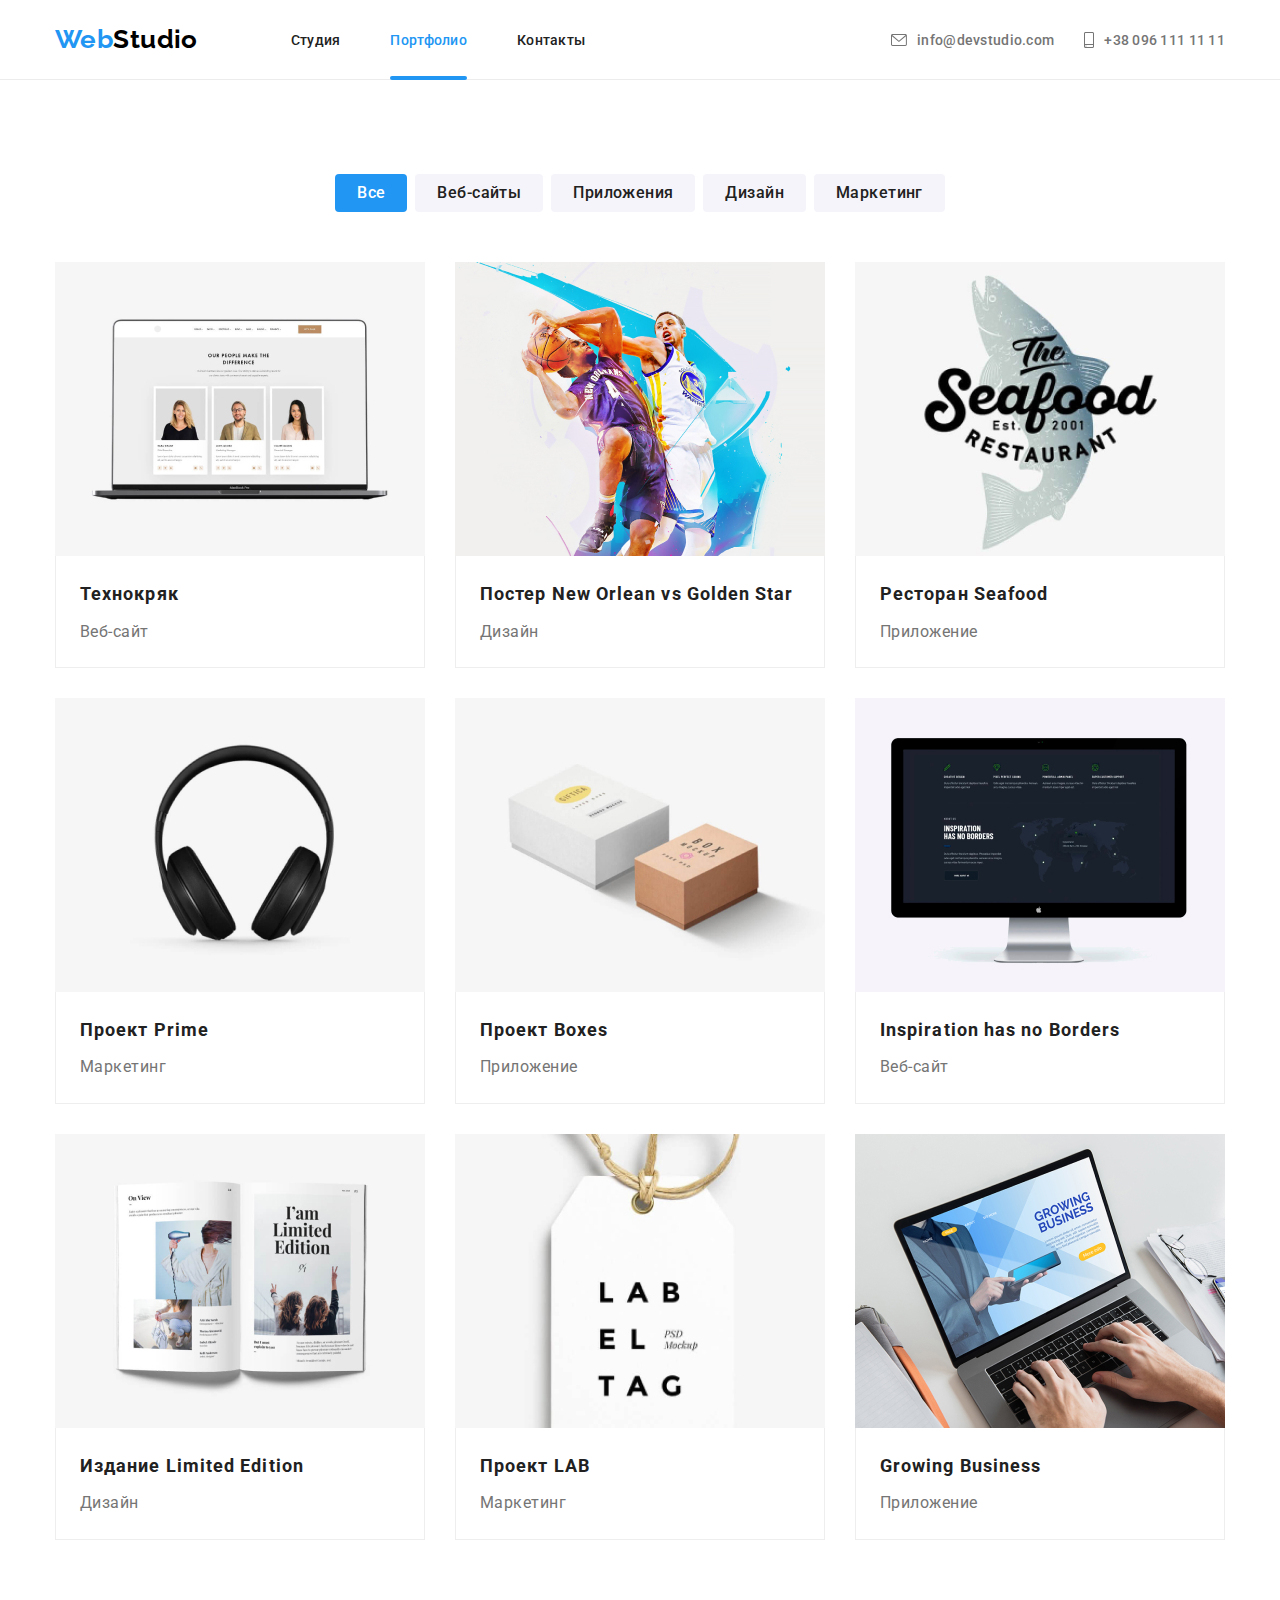
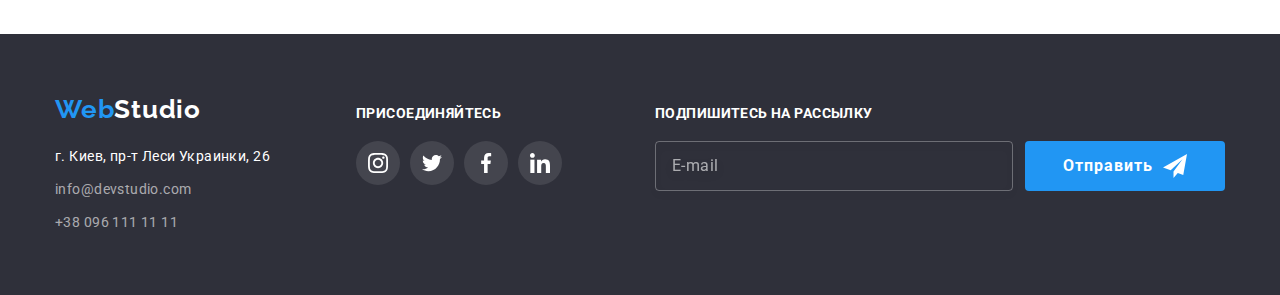
==== portfolio.html @ 0149a763 "ДЗ№7" ====
<!DOCTYPE html>
<html lang="ru">
   <head>
      <meta charset="UTF-8" />
      <meta http-equiv="X-UA-Compatible" content="IE=edge" />
      <meta name="viewport" content="width=device-width, initial-scale=1.0" />
      <title>portfolio</title>
      <link rel="stylesheet" href="css/modern-normalize.css" />
      <link rel="preconnect" href="https://fonts.gstatic.com" />
      <link
         href="https://fonts.googleapis.com/css2?family=Raleway:wght@700&family=Roboto:wght@400;500;700;900&display=swap"
         rel="stylesheet"
      />

      <link rel="stylesheet" href="css/style.css" />
   </head>
   <body>
      <!--HEADER-->

      <header class="header-part">
         <div class="container">
            <!--logo WebStudio and Site navigation-->

            <a class="logo-link" href=""
               ><span class="blue-logo-part">Web</span>Studio</a
            >

            <nav>
               <ul class="navigation-list">
                  <li>
                     <a href="./index.html">Студия</a>
                  </li>

                  <li>
                     <a href="" class="active">Портфолио</a>
                  </li>
                  <li>
                     <a href="#contacts">Контакты</a>
                  </li>
               </ul>
            </nav>
            <!--contacts-->

            <ul class="contacts-list">
               <li class="contacts-list-item">
                  <a href="mailto:info@devstudio.com" class="contacts-list-link"><svg class="contact-icon" width="16" height="12">
                     <use href="./images/symbol-defs.svg#icon-mail"></use></svg>info@devstudio.com</a>
               </li>
               <li class="contacts-list-item">
                  <a href="tel:+380961111111" class="contacts-list-link"><svg class="contact-icon" width="10" height="16">
                     <use href="./images/symbol-defs.svg#icon-smartphone"></use></svg>+38 096 111 11 11</a>
               </li>
            </ul>
         </div>
      </header>
      <!--portfolio MAIN-->
      <main >
         <!--filter section-->
         <section class="portfolio-content">
            <div class="container">
               <h2 class="visually-hidden">фильтр и примеры работ</h2>
               <!--заголовок скрыть в оформлении-->
               <ul class="filter-list">
                  <li><button class="filter-button filter-link-blue" type="button">Все</button></li>
                  <li><button class="filter-button" type="button">Веб-сайты</button></li>
                  <li><button class="filter-button" type="button">Приложения</button></li>
                  <li><button class="filter-button" type="button">Дизайн</button></li>
                  <li><button class="filter-button" type="button">Маркетинг</button></li>
               </ul>

               <!--examples section-->
               <ul class="pattern-list">
                  <li>
                     <a class="pattern-link" href="">
                        <div class="pattern-thumb">
                        <img
                           src="./images/example1.jpg"
                           alt="laptop monitor"
                           width="370"
                        />
                        <div class="pattern-overlay">
                        <p class="overlay-text">Технокряк это современная площадка распространения коронавируса. Компании используют эту платформу для цифрового шпионажа и атак на защищённые сервера конкурентов.</p>
                    </div>
                   </div>
                        <div class="pattern-card-description">
                        <h3>Технокряк</h3>
                        <p>Веб-сайт</p>
                     </div>
                     </a>
                  </li>
                  <li>
                     <a class="pattern-link" href="">
                        <div class="pattern-thumb">
                        <img
                           src="./images/example2.jpg"
                           alt="bascketball poster"
                           width="370"
                        />
                      <div class="pattern-overlay">
                        <p class="overlay-text">Технокряк это современная площадка распространения коронавируса. Компании используют эту платформу для цифрового шпионажа и атак на защищённые сервера конкурентов.</p>
                </div>
                  </div>
                        <div class="pattern-card-description">
                        <h3>Постер New Orlean vs Golden Star</h3>
                        <p>Дизайн</p>
                     </div>
                        </a>
                  </li>
                  <li>
                     <a class="pattern-link" href="">
                        <div class="pattern-thumb">
                        <img
                           src="./images/example3.jpg"
                           alt="seafood restaurant"
                           width="370"
                        />
                        <div class="pattern-overlay">
                      <p class="overlay-text">Технокряк это современная площадка распространения коронавируса. Компании используют эту платформу для цифрового шпионажа и атак на защищённые сервера конкурентов.</p>
                    </div> 
                  </div>
                        <div class="pattern-card-description">
                        <h3>Ресторан Seafood</h3>
                        <p>Приложение</p>
                     </div>
                        </a>       
                 </li>
                  <li>
                     <a class="pattern-link" href="">
                        <div class="pattern-thumb">
                        <img
                           src="./images/example4.jpg"
                           alt="headphone"
                           width="370"
                        />
                        <div class="pattern-overlay">
                        <p class="overlay-text">Технокряк это современная площадка распространения коронавируса. Компании используют эту платформу для цифрового шпионажа и атак на защищённые сервера конкурентов.</p>
                        </div>
                     </div>
                        <div class="pattern-card-description">
                        <h3>Проект Prime</h3>
                        <p>Маркетинг</p>
                        </div>
                        </a>
                  </li>
                  <li>
                     <a class="pattern-link" href="">
                        <div class="pattern-thumb">
                        <img
                           src="./images/example5.jpg"
                           alt="boxes"
                           width="370"
                        />
                        <div class="pattern-overlay">
                        <p class="overlay-text">Технокряк это современная площадка распространения коронавируса. Компании используют эту платформу для цифрового шпионажа и атак на защищённые сервера конкурентов.</p>
                     </div>
                  </div>
                           <div class="pattern-card-description">
                           <h3>Проект Boxes</h3>
                        <p>Приложение</p>
                     </div>
                        </a>
                  </li>
                  <li>
                     <a class="pattern-link" href="">
                        <div class="pattern-thumb">
                        <img
                           src="./images/example6.jpg"
                           alt="desktop monitor "
                           width="370"
                        />
                        <div class="pattern-overlay">
                        <p class="overlay-text">Технокряк это современная площадка распространения коронавируса. Компании используют эту платформу для цифрового шпионажа и атак на защищённые сервера конкурентов.</p>
                     </div>
                  </div>
                        <div class="pattern-card-description">
                        <h3>Inspiration has no Borders</h3>
                        <p>Веб-сайт</p>
                     </div>
                        </a>
                  </li>
                  <li>
                     <a class="pattern-link" href="">
                        <div class="pattern-thumb">
                        <img
                           src="./images/example7.jpg"
                           alt="book"
                           width="370"
                        />
                        <div class="pattern-overlay">
                        <p class="overlay-text">Технокряк это современная площадка распространения коронавируса. Компании используют эту платформу для цифрового шпионажа и атак на защищённые сервера конкурентов.</p>
                     </div>
                  </div>
                        <div class="pattern-card-description">
                        <h3>Издание Limited Edition</h3>
                        <p>Дизайн</p>
                     </div>
                        </a>
                  </li>
                  <li>
                     <a class="pattern-link" href="">
                        <div class="pattern-thumb">
                        <img src="./images/example8.jpg" alt="tag" width="370" />
                        <div class="pattern-overlay">
                        <p class="overlay-text">Технокряк это современная площадка распространения коронавируса. Компании используют эту платформу для цифрового шпионажа и атак на защищённые сервера конкурентов.</p>
                     </div>
                  </div>
                        <div class="pattern-card-description">
                           <h3>Проект LAB</h3>
                        <p>Маркетинг</p>
                     </div>
                     </a>
                  </li>
                  <li>
                     <a class="pattern-link" href="">
                        <div class="pattern-thumb">
                        <img
                           src="./images/example9.jpg"
                           alt="hands on laptop"
                           width="370"
                        />
                        <div class="pattern-overlay">
                        <p class="overlay-text">Технокряк это современная площадка распространения коронавируса. Компании используют эту платформу для цифрового шпионажа и атак на защищённые сервера конкурентов.</p>
                     </div>
                  </div>
                        <div class="pattern-card-description">
                           <h3>Growing Business</h3>
                           <p>Приложение</p>
                     </div>
                  </a>
                  </li>
               </ul>
            </div>
         </section>
      </main>
      <!--SITE FOOTER-->
      <footer class="footer-part">
         <div class="container">
            <div class="container-logo-address">
            <a class="logo-link-footer" href=""
               ><span class="blue-logo-part">Web</span>Studio</a
            >

            <!--address section footer-->
              <address id="contacts">
               <ul>
                  <li class="footer-addres-list"><a class="white" href="">г. Киев, пр-т Леси Украинки, 26</a></li>
                  <li class="footer-addres-list">
                     <a href="mailto:info@devstudio.com">info@devstudio.com</a>
                  </li>
                  <li class="footer-addres-list"><a href="tel:+380961111111">+38 096 111 11 11</a></li>
               </ul>
            </address>
           </div>
            <div class="container-sociallink">
             <p>присоединяйтесь</p>
             <ul>
                <li>
                   <a class="container-sociallink-link" href="" ><svg class="social-link">
                  <use href="./images/symbol-defs.svg#icon-instagram"></use></svg></a>
               </li>
                <li>
                  <a class="container-sociallink-link" href="" ><svg class="social-link">
                     <use href="./images/symbol-defs.svg#icon-twitter"></use></svg></a>
                </li>
                <li>
                  <a class="container-sociallink-link" href="" ><svg class="social-link">
                     <use href="./images/symbol-defs.svg#icon-facebook-1"></use></svg></a>
                </li>
                <li>
                  <a class="container-sociallink-link" href="" ><svg class="social-link">
                     <use href="./images/symbol-defs.svg#icon-linkedin"></use></svg></a>
                </li>
             </ul>
         </div>
         <div class="footer-form">
            <p>Подпишитесь на рассылку</p>
            <div class="footer-form-item">
            <input type="email" name="mail" placeholder="E-mail">
            <button type="submit" class="footer-form-submit">Отправить<svg class="footer-form-icon" width="24" height="24">
                <use href="./images/symbol-defs.svg#icon-icon-send"></use></svg></button>
                </div>
       </div>
         </div>
      </footer>
   </body>
</html>
---- css/style.css ----
:root {
   --main-color: #fff;
   --main-text-color: #212121;
   --second-text-color: #757575;
   --special-color: #2196f3;
   --main-font: "Roboto", sans-serif;
   --bg-hero-footer: #2f303a;
   --bg-team-filter: #f5f4fa;
   --basic-card-gap: 30px;
}
body {
   font-family: var(--main-font);
   font-size: 14px;
   line-height: 1.142;
   font-weight: 400;
   letter-spacing: 0.03em;
   color: var(--main-text-color);
   background: var(--main-color);
}

/* контейнеры всех секций */
.container {
   width: 1200px;
   margin: 0 auto;
   padding: 0 15px;
   display: flex;
}
.hero-part .container,
.business-part .container,
.our-team .container,
.customers .container,
.portfolio-content .container {
   flex-direction: column;
}
/* убирает зазор делая картинки элементом:block
    для our team и pattern list */
img {
   display: block;
   max-width: 100%;
}
/* шапка сайта */
.header-part {
   height: 80px;
   border-bottom: 1px solid #ececec;
}
/* логотип сайта */

/* голубая часть логотипа сайта */
.blue-logo-part {
   color: var(--special-color);
   font-family: "Raleway";
}
/* стилизация логотипа сайта */
.logo-link {
   text-decoration: none;
   color: #000;
   font-family: "Raleway";
   font-weight: 700;
   font-size: 26px;
   line-height: 1.192;
   letter-spacing: inherit;
   padding: 24px 0 25px 0;
}
/* навигация сайта */

.navigation-list {
   width: 294px;
   margin-left: 93px;
}

.navigation-list li:not(:last-child) {
   margin-right: 50px;
}

.contacts-list {
   margin-left: auto;
}

.contacts-list li:last-child {
   margin-left: 30px;
}

.contact-icon {
   display: inline-block;
   margin-right: 10px;
   fill: currentColor;
}

/* список навигации и список контактов*/
.header-part ul {
   display: flex;
}
/* стилизации ссылок навигации и контактов*/
.navigation-list a {
   position: relative;
   content: "";
   display: block;
   font-weight: 500;
   font-size: inherit;
   line-height: 1.142;
   letter-spacing: 0.02em;
   color: var(--main-text-color);
   text-decoration: none;
   padding: 32px 0 32px 0;
   transition-property: color;
   transition-duration: 250ms;
   transition-timing-function: cubic-bezier(0.4, 0, 0.2, 1);
}
.contacts-list-link {
   display: flex;
   align-items: center;
   text-decoration: none;
   font-weight: 500;
   font-size: inherit;
   line-height: 1.142;
   letter-spacing: 0.02em;
   color: var(--second-text-color);
   padding: 32px 0;
   transition-property: color;
   transition-duration: 250ms;
   transition-timing-function: cubic-bezier(0.4, 0, 0.2, 1);
}
.active::after {
   position: absolute;
   content: "";
   top: 76px;
   left: 0;
   width: 100%;
   height: 4px;
   border-radius: 2px;
   background: var(--special-color);
}

.navigation-list a:hover,
.contacts-list-link:hover,
.navigation-list a:focus,
.contacts-list-link:focus,
a.active {
   color: var(--special-color);
}

/* оформление страницы studio */
/* Hero сайта */
.hero-part {
   height: 600px;
   max-width: 1600px;
   margin: 0 auto;
   background: var(--bg-hero-footer);
   background-image: linear-gradient(
         to right,
         rgba(47, 48, 58, 0.4),
         rgba(47, 48, 58, 0.4)
      ),
      url(../images/Img.jpg);
   background-repeat: no-repeat;
   background-size: cover;
   background-position: center;
   padding: 200px 0 200px 0;
}

.hero-header {
   width: 696px;
   color: var(--main-color);
   font-size: 44px;
   font-weight: 900;
   line-height: 1.36;
   text-align: center;
   text-transform: uppercase;
   letter-spacing: 0.06em;
   margin-left: auto;
   margin-right: auto;
   margin-bottom: var(--basic-card-gap);
}

.hero-button {
   display: block;
   margin: 0 auto;
   font-family: inherit;
   color: var(--main-color);
   font-weight: 700;
   font-size: 16px;
   line-height: 1.875;
   letter-spacing: 0.06;
   background: var(--special-color);
   box-shadow: 0px 4px 4px rgba(0, 0, 0, 0.15);
   border-radius: 4px;
   border: 0;
   padding: 10px 32px;
}
.hero-button:hover {
   cursor: pointer;
}
/* модальное окно*/
.backdrop.is-hidden {
   visibility: hidden;
   pointer-events: none;
   opacity: 0;
   transition: opacity 250ms cubic-bezier(0.4, 0, 0.2, 1),
      visibility 250ms cubic-bezier(0.4, 0, 0.2, 1);
}
.backdrop {
   position: fixed;
   top: 0;
   left: 0;
   width: 100%;
   height: 100%;
   background: #00000033;
   visibility: visible;
   z-index: 2;
   opacity: 1;
   transition: opacity 250ms cubic-bezier(0.4, 0, 0.2, 1);
}
.backdrop.is-hidden .modal {
   transform: translate(50%, 50%) scale(0, 3);
}
.modal {
   position: absolute;
   top: 50%;
   left: 50%;
   min-width: 528px;
   min-height: 581px;
   background: var(--main-color);
   box-shadow: 0px 1px 3px rgba(0, 0, 0, 0.12), 0px 1px 1px rgba(0, 0, 0, 0.14),
      0px 2px 1px rgba(0, 0, 0, 0.2);
   border-radius: 4px;
   transform: translate(-50%, -50%) scale(1);
   transition: transform 250ms cubic-bezier(0.4, 0, 0.2, 1);
   padding: 40px;
}
.modal-button {
   display: block;
   position: fixed;
   top: 8px;
   right: 8px;
   width: 30px;
   height: 30px;
   border-radius: 50%;
   border: 1px solid #0000001a;
   padding: 5px;
   transition: color 250ms cubic-bezier(0.4, 0, 0.2, 1);
}
.modal-button:hover,
.modal-button:focus {
   cursor: pointer;
   color: var(--special-color);
}
.close-icon {
   fill: currentColor;
}
.modal p {
   font-weight: 700;
   font-size: 20px;
   line-height: 1.15;
   text-align: center;
   letter-spacing: 0.03em;
   color: var(--main-text-color);
}
.modal-form {
   width: 448px;
   margin-top: 12px;
   margin-left: auto;
   margin-right: auto;
}

.form-field {
   position: relative;
   content: "";
   margin-bottom: 12px;
   display: flex;
   flex-direction: column;
}
.form-field:nth-child(4) {
   margin-bottom: 20px;
}

.form-field.check-item {
   display: flex;
   flex-direction: row;
   margin-bottom: 30px;
   align-items: center;
   justify-content: center;
}
.form-field .check-box {
   -webkit-appearance: none;
   -moz-appearance: none;
   appearance: none;
}
label {
   font-size: 12px;
   line-height: 1.166;
   letter-spacing: 0.01em;
   color: var(--second-text-color);
}
label.check-item {
   display: block;
   font-size: 14px;
   line-height: 1.714;
   letter-spacing: 0.03em;
   color: var(--second-text-color);
}
.form-field .check-box:checked + .check-icon {
   background-color: var(--special-color);
   border: none;
   cursor: pointer;
}
.check-icon {
   display: inline-block;
   border: 2px solid var(--main-text-color);
   border-radius: 4px;
   margin-right: 7px;
}
.check-icon:hover,
.check-icon:focus {
   border-color: var(--special-color);
   cursor: pointer;
}
.form-field a {
   color: var(--special-color);
   margin-left: 3px;
}
.form-field .input-row {
   margin-top: 4px;
   height: 40px;
   font-size: 14px;
   border: 1px solid #21212133;
   border-radius: 4px;
   padding: 12px 42px;
   transition: border 250ms cubic-bezier(0.4, 0, 0.2, 1);
   transition: outline-color 250ms cubic-bezier(0.4, 0, 0.2, 1);
}

.form-icon {
   position: absolute;
   content: "";
   top: 67%;
   left: 17px;
   transform: translateY(-67%);
   color: var(--main-text-color);
   fill: currentColor;
   transition: color 250ms cubic-bezier(0.4, 0, 0.2, 1);
}
.form-field .comment {
   margin-top: 4px;
   font-size: 14px;
   border: 1px solid #21212133;
   border-radius: 4px;
   resize: none;
   padding: 12px 16px;
   transition: border 250ms cubic-bezier(0.4, 0, 0.2, 1),
      outline-color 250ms cubic-bezier(0.4, 0, 0.2, 1);
}
.form-field textarea::placeholder {
   font-size: 12px;
   line-height: 1.166;
   letter-spacing: 0.01em;
   color: #75757580;
}
.form-field input:hover + .form-icon,
.form-field input:focus + .form-icon {
   color: var(--special-color);
}

.form-field .input-row:hover,
.form-field .input-row:focus,
.form-field textarea:hover,
.form-field textarea:focus {
   border: 1px solid var(--special-color);
   outline-color: var(--special-color);
   cursor: pointer;
}
.submit {
   padding: 10px 55px;
   letter-spacing: 0.06em;
}

/* Секция "особености работы" */
.features-part {
   padding: 94px 0 94px 0;
}
/*  скрытый заголовок */
.visually-hidden {
   position: fixed;
   width: 1px;
   height: 1px;
   margin: -1;
   clip: rect(0 0 0 0);
}
.features-part ul {
   width: 100%;
   display: inherit;
   justify-content: space-around;
}
.features-part li {
   width: 270px;
}

.features-part h3 {
   text-transform: uppercase;
   font-size: inherit;
   font-weight: 700;
   line-height: inherit;
   margin-top: var(--basic-card-gap);
}
.features-part p {
   margin-top: 10px;
   line-height: 1.714;
   letter-spacing: 0.03em;
   color: var(--second-text-color);
}
/* секция Чем мы занимаемся */
.business-part {
   padding: 0px 0 94px 0;
}

.business-part h2 {
   font-weight: bold;
   font-size: 36px;
   line-height: 1.166;
   text-align: center;
}
.business-part ul {
   display: flex;
   margin-top: 50px;
}
.business-part li:not(:last-child) {
   margin-right: var(--basic-card-gap);
}
.business-box {
   position: relative;
   z-index: 1;
}
.business-box h3 {
   position: absolute;
   bottom: 0;
   left: 0;
   display: flex;
   justify-content: center;
   align-items: center;
   width: 100%;
   height: 70px;
   font-weight: 500;
   font-size: 14px;
   line-height: inherit;
   letter-spacing: 0.03em;
   text-transform: uppercase;
   color: var(--main-color);
   background: rgba(47, 48, 58, 0.8);
}
/* секция Наша команда */
.our-team {
   background-color: var(--bg-team-filter);
   padding: 94px 0 94px 0;
}

.our-team h2 {
   font-weight: bold;
   font-size: 36px;
   line-height: 1.166;
   text-align: center;
   letter-spacing: inherit;
}
.our-team ul {
   display: flex;
   margin-top: 50px;
}
.our-team-item {
   background-color: var(--main-color);
   border-radius: 0px 0px 3px 3px;
   box-shadow: 0 1px 3px 1px rgba(0, 0, 0, 0.15);
   margin-right: var(--basic-card-gap);
}
.our-team-item:last-child {
   margin-right: 0;
}
.card-description {
   padding: 30px;
}
.our-team h3 {
   font-weight: 500;
   font-size: 16px;
   text-align: center;
   line-height: 1.187;
   letter-spacing: inherit;
}
.our-team p {
   font-size: 16px;
   letter-spacing: inherit;
   text-align: center;
   line-height: 1.187;
   margin-top: 10px;
   color: var(--second-text-color);
}
.card-description ul {
   margin-top: 16px;
}
.team-social-item:not(:last-child) {
   margin-right: 10px;
}
.team-social-link {
   display: flex;
   justify-content: center;
   align-items: center;
   border-radius: 50%;
   color: rgba(175, 177, 184, 1);
   width: 44px;
   height: 44px;
   transition-property: background-color, color;
   transition-duration: 250ms;
   transition-timing-function: cubic-bezier(0.4, 0, 0.2, 1);
}
.team-social-link:hover,
.team-social-link:focus {
   background-color: var(--special-color);
   color: var(--main-color);
}
.team-social-icon {
   height: 20px;
   width: 20px;
   fill: currentColor;
}

/* секция клиенты */
.customers {
   padding: 94px 0 94px 0;
}
.customers h2 {
   font-weight: bold;
   font-size: 36px;
   line-height: 1.166;
   text-align: center;
   letter-spacing: inherit;
}
.customers ul {
   display: flex;
   margin-top: 50px;
}
.customers li:not(:last-child) {
   margin-right: var(--basic-card-gap);
}
.customers a {
   display: flex;
   justify-content: center;
   align-items: center;
   width: 170px;
   height: 92px;
   border-radius: 4px;
   color: rgba(175, 177, 184, 1);
   border: 1px solid rgba(175, 177, 184, 1);
   transition-property: border, color;
   transition-duration: 250ms;
   transition-timing-function: cubic-bezier(0.4, 0, 0.2, 1);
}
.customer-icon {
   width: 106px;
   height: 60px;
   fill: currentColor;
}
.customers a:hover,
.customers a:focus {
   border: 1px solid var(--special-color);
   color: var(--special-color);
}

/* секция подвал сайта */
.footer-part {
   background-color: var(--bg-hero-footer);
   padding: 60px 0;
}
.footer-part .container {
   align-items: baseline;
}
.container-logo-address {
   width: 231px;
}
.logo-link-footer {
   text-decoration: none;
   color: var(--main-color);
   font-family: "Raleway";
   font-weight: 700;
   font-size: 26px;
   line-height: 1.192;
   letter-spacing: 0.03em;
}
.footer-part ul {
   margin-top: 20px;
}
.footer-addres-list:not(:last-child) {
   margin-bottom: 9px;
}

.footer-part ul a {
   color: #ffffff99;
   font-style: normal;
   line-height: 1.714;
   letter-spacing: inherit;
   text-decoration: none;
   transition-property: color;
   transition-duration: 250ms;
   transition-timing-function: cubic-bezier(0.4, 0, 0.2, 1);
}
.footer-addres-list .white {
   color: var(--main-color);
}
.footer-part ul a:focus,
.footer-part ul a:hover {
   color: var(--special-color);
}
.container-sociallink {
   margin-left: 70px;
}
.container-sociallink p {
   font-weight: 700;
   font-size: inherit;
   line-height: inherit;
   letter-spacing: inherit;
   text-transform: uppercase;
   color: var(--main-color);
}
.container-sociallink ul {
   display: flex;
   margin-top: 20px;
}

.container-sociallink li:not(:last-child) {
   margin-right: 10px;
}

.container-sociallink .container-sociallink-link {
   display: flex;
   justify-content: center;
   align-items: center;
   border-radius: 50%;
   background-color: #ffffff1a;
   width: 44px;
   height: 44px;
   transition-property: background-color;
   transition-duration: 250ms;
   transition-timing-function: cubic-bezier(0.4, 0, 0.2, 1);
}
.container-sociallink .container-sociallink-link:hover,
.container-sociallink .container-sociallink-link:focus {
   background-color: var(--special-color);
}
.social-link {
   height: 20px;
   width: 20px;
   fill: var(--main-color);
}
.footer-form {
   margin-left: 93px;
}
.footer-form-item {
   display: flex;
   align-items: baseline;
}
.footer-form p {
   font-weight: 700;
   font-size: inherit;
   line-height: inherit;
   letter-spacing: inherit;
   text-transform: uppercase;
   color: var(--main-color);
}
.footer-form input {
   width: 358px;
   height: 50px;
   border: 1px solid #ffffff4d;
   border-radius: 4px;
   filter: drop-shadow(0px 4px 4px rgba(0, 0, 0, 0.15));
   background-color: inherit;
   color: var(--main-color);
   font-size: 16px;
   margin-top: 20px;
   padding: 0 16px;
}
.footer-form input::placeholder {
   font-size: 16px;
   line-height: 1.25;
   display: flex;
   align-items: center;
   letter-spacing: 0.03em;
   color: #ffffff99;
}
.footer-form-submit {
   padding: 10px 38px;
   background-color: var(--special-color);
   display: flex;
   align-items: center;
   text-align: center;
   font-family: inherit;
   color: var(--main-color);
   font-weight: 700;
   font-size: 16px;
   line-height: 1.875;
   letter-spacing: 0.06em;
   border-radius: 4px;
   border: none;
   margin-left: 12px;
}
.footer-form-icon {
   margin-left: 10px;
}
.footer-form-submit:hover {
   cursor: pointer;
}

/* оформление страницы portfolio */
/* оформление header и footer обоих страниц одинаково  */
.portfolio-content {
   padding: 94px 0;
}

.filter-list {
   justify-content: center;
   margin-bottom: 50px;
   display: flex;
}
.filter-list li:not(:last-child) {
   margin-right: 8px;
}

.filter-list .filter-link-blue {
   background-color: var(--special-color);
   color: var(--main-color);
}
.filter-button {
   padding: 6px 22px;
   background-color: var(--bg-team-filter);
   font-size: 16px;
   font-weight: 500;
   letter-spacing: inherit;
   line-height: 1.625;
   border: 0;
   border-radius: 4px;
   color: var(--main-text-color);
   transition-property: box-shadow, color, background-color;
   transition-duration: 250ms;
   transition-timing-function: cubic-bezier(0.4, 0, 0.2, 1);
}

.filter-list button:hover,
.filter-list button:focus {
   background-color: var(--special-color);
   color: var(--main-color);
   box-shadow: 1px 3px 1px 0px #0000004d;
   cursor: pointer;
}
/* примеры страницы Portfolio */
.pattern-list {
   margin-top: calc(-1 * var(--basic-card-gap));
   margin-left: calc(-1 * var(--basic-card-gap));
   display: flex;
   flex-basis: calc(100% / 3 -30px);
   flex-wrap: wrap;
}
.pattern-list a {
   display: block;
   text-decoration: none;
   transition-property: box-shadow;
   transition-duration: 250ms;
   transition-timing-function: cubic-bezier(0.4, 0, 0.2, 1);
}
.pattern-list a:hover,
.pattern-list a:focus {
   box-shadow: 0px 1px 1px #0000001f, 0px 4px 4px #0000000f,
      1px 4px 6px #00000029;
}
.pattern-list li {
   background-color: var(--main-color);
   margin-left: var(--basic-card-gap);
   margin-top: var(--basic-card-gap);
}
.pattern-thumb {
   position: relative;
   overflow: hidden;
}

.pattern-link:hover .pattern-overlay,
.pattern-link:focus .pattern-overlay {
   opacity: 1;
   transform: translate(-50%, -50%);
}
.pattern-overlay {
   position: absolute;
   top: 50%;
   left: 50%;
   transform: translate(-50%, 50%);
   width: 100%;
   height: 100%;
   background: rgba(33, 150, 243, 0.9);
   opacity: 0;
   transition-property: opacity, transform;
   transition-duration: 250ms;
   transition-timing-function: cubic-bezier(0.4, 0, 0.2, 1);
}
.pattern-overlay .overlay-text {
   position: absolute;
   top: 50%;
   left: 50%;
   transform: translate(-50%, -50%);
   width: 322px;
   height: 168px;
   margin: 0;
   font-size: 18px;
   line-height: 1.555;
   letter-spacing: 0.03em;
   color: var(--main-color);
}

.pattern-card-description {
   padding: 20.43px 24px;
   border-left: 1px solid #eee;
   border-right: 1px solid #eee;
   border-bottom: 1px solid #eee;
}

.pattern-list h3 {
   font-weight: bold;
   font-size: 18px;
   line-height: 2;
   letter-spacing: 0.06em;
   color: var(--main-text-color);
}
.pattern-list p {
   margin-top: 4.09px;
   font-size: 16px;
   line-height: 1.875;
   letter-spacing: 0.03em;
   color: var(--second-text-color);
}
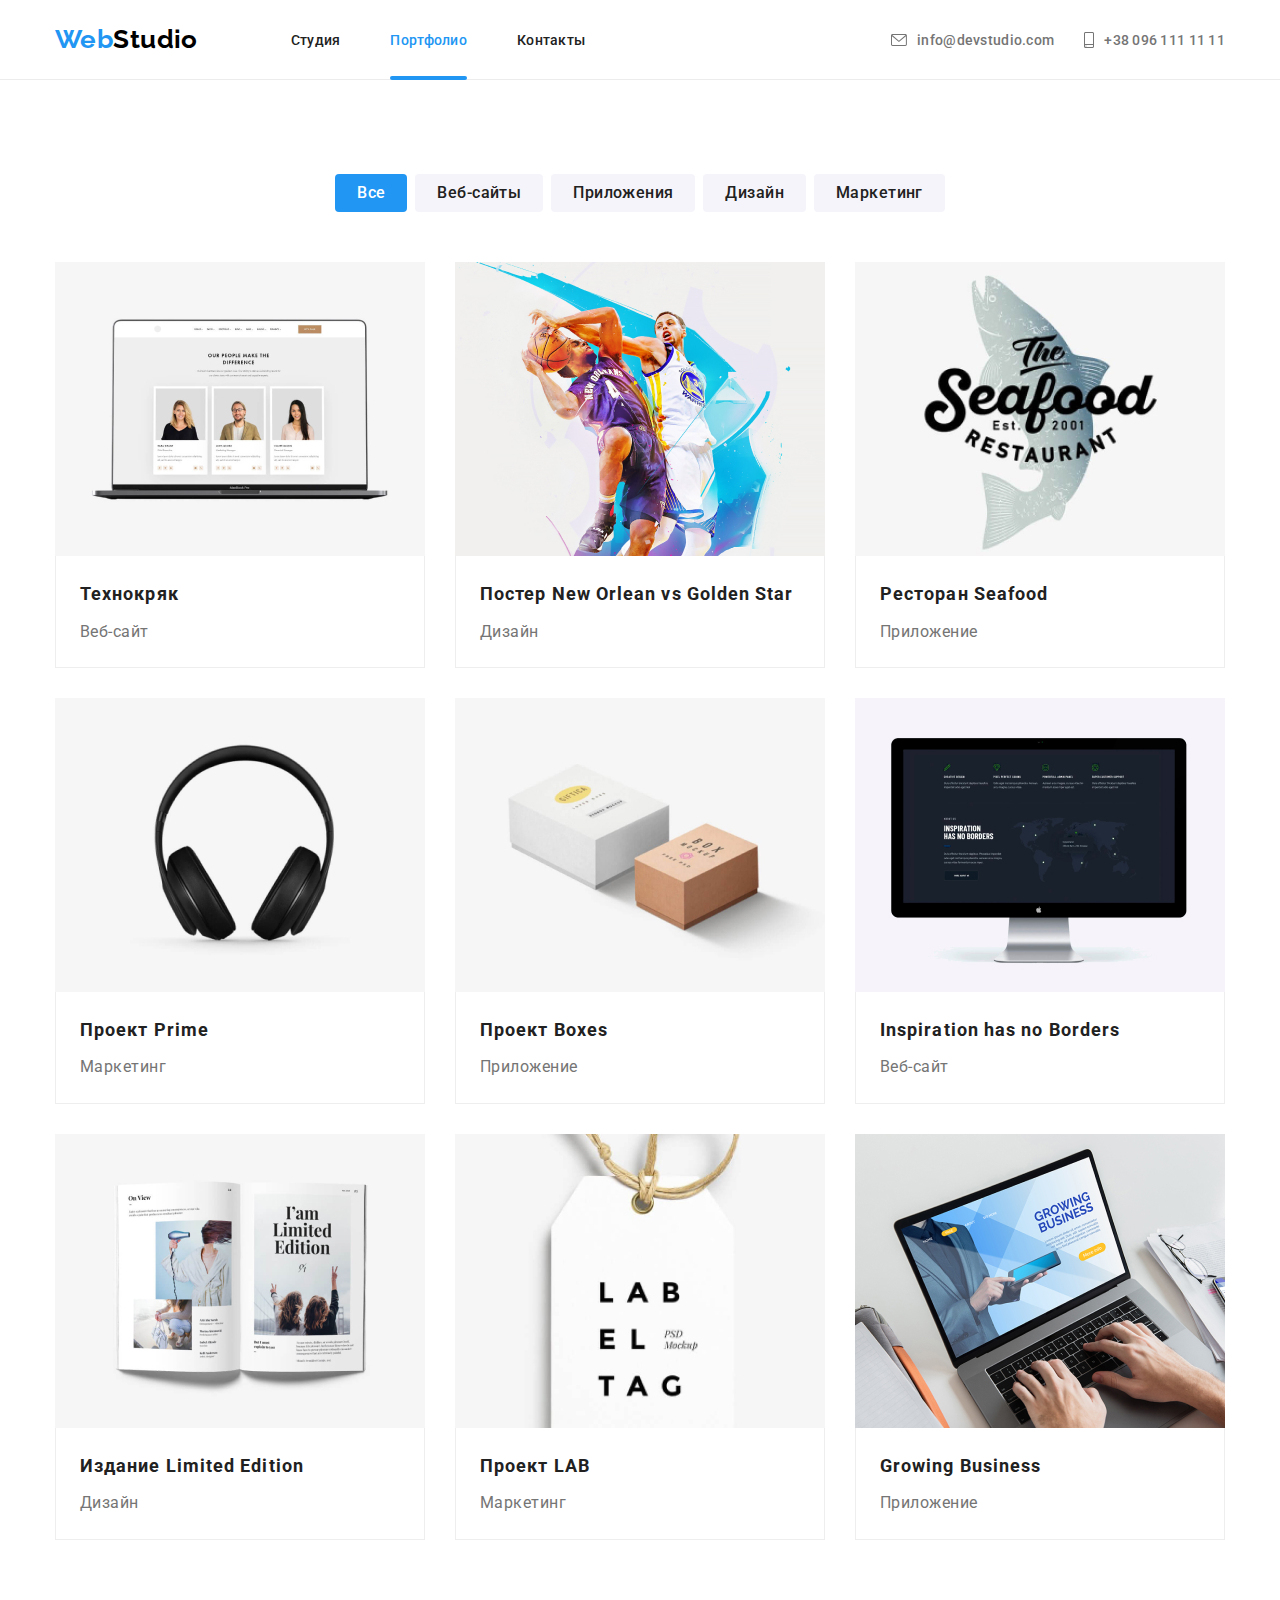
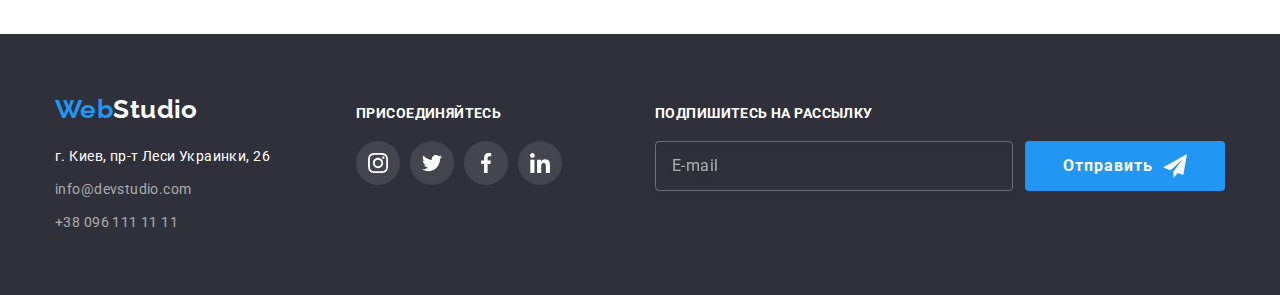
==== commit e244e6b2: "ДЗ№7" ====
--- a/portfolio.html
+++ b/portfolio.html
@@ -17,269 +17,409 @@
    <body>
       <!--HEADER-->
 
-      <header class="header-part">
+      <header class="header">
          <div class="container">
             <!--logo WebStudio and Site navigation-->
 
-            <a class="logo-link" href=""
-               ><span class="blue-logo-part">Web</span>Studio</a
+            <a class="logo" href=""
+               ><span class="logo--blue">Web</span>Studio</a
             >
 
-            <nav>
-               <ul class="navigation-list">
-                  <li>
-                     <a href="./index.html">Студия</a>
-                  </li>
-
-                  <li>
-                     <a href="" class="active">Портфолио</a>
-                  </li>
-                  <li>
-                     <a href="#contacts">Контакты</a>
+            <nav class="nav">
+               <ul class="nav__list">
+                  <li class="nav__item">
+                     <a href="./index.html" class="nav__link">Студия</a>
+                  </li>
+
+                  <li class="nav__item">
+                     <a href="" class="nav__link nav__link--active"
+                        >Портфолио</a
+                     >
+                  </li>
+                  <li class="nav__item">
+                     <a href="#contacts" class="nav__link">Контакты</a>
                   </li>
                </ul>
             </nav>
             <!--contacts-->
 
-            <ul class="contacts-list">
-               <li class="contacts-list-item">
-                  <a href="mailto:info@devstudio.com" class="contacts-list-link"><svg class="contact-icon" width="16" height="12">
-                     <use href="./images/symbol-defs.svg#icon-mail"></use></svg>info@devstudio.com</a>
+            <ul class="contacts">
+               <li class="contacts__item">
+                  <a href="mailto:info@devstudio.com" class="contacts__link"
+                     ><svg class="contacts__icon" width="16" height="12">
+                        <use
+                           href="./images/symbol-defs.svg#icon-mail"
+                        ></use></svg
+                     >info@devstudio.com</a
+                  >
                </li>
-               <li class="contacts-list-item">
-                  <a href="tel:+380961111111" class="contacts-list-link"><svg class="contact-icon" width="10" height="16">
-                     <use href="./images/symbol-defs.svg#icon-smartphone"></use></svg>+38 096 111 11 11</a>
+               <li class="contacts__item">
+                  <a href="tel:+380961111111" class="contacts__link"
+                     ><svg class="contacts__icon" width="10" height="16">
+                        <use
+                           href="./images/symbol-defs.svg#icon-smartphone"
+                        ></use></svg
+                     >+38 096 111 11 11</a
+                  >
                </li>
             </ul>
          </div>
       </header>
       <!--portfolio MAIN-->
-      <main >
+      <main>
          <!--filter section-->
          <section class="portfolio-content">
             <div class="container">
                <h2 class="visually-hidden">фильтр и примеры работ</h2>
                <!--заголовок скрыть в оформлении-->
                <ul class="filter-list">
-                  <li><button class="filter-button filter-link-blue" type="button">Все</button></li>
-                  <li><button class="filter-button" type="button">Веб-сайты</button></li>
-                  <li><button class="filter-button" type="button">Приложения</button></li>
-                  <li><button class="filter-button" type="button">Дизайн</button></li>
-                  <li><button class="filter-button" type="button">Маркетинг</button></li>
+                  <li class="filter-list__item">
+                     <button
+                        class="filter-list__button filter-list__button--blue"
+                        type="button"
+                     >
+                        Все
+                     </button>
+                  </li>
+                  <li class="filter-list__item">
+                     <button class="filter-list__button" type="button">
+                        Веб-сайты
+                     </button>
+                  </li>
+                  <li class="filter-list__item">
+                     <button class="filter-list__button" type="button">
+                        Приложения
+                     </button>
+                  </li>
+                  <li class="filter-list__item">
+                     <button class="filter-list__button" type="button">
+                        Дизайн
+                     </button>
+                  </li>
+                  <li class="filter-list__item">
+                     <button class="filter-list__button" type="button">
+                        Маркетинг
+                     </button>
+                  </li>
                </ul>
 
                <!--examples section-->
                <ul class="pattern-list">
-                  <li>
-                     <a class="pattern-link" href="">
-                        <div class="pattern-thumb">
-                        <img
-                           src="./images/example1.jpg"
-                           alt="laptop monitor"
-                           width="370"
-                        />
-                        <div class="pattern-overlay">
-                        <p class="overlay-text">Технокряк это современная площадка распространения коронавируса. Компании используют эту платформу для цифрового шпионажа и атак на защищённые сервера конкурентов.</p>
-                    </div>
-                   </div>
-                        <div class="pattern-card-description">
-                        <h3>Технокряк</h3>
-                        <p>Веб-сайт</p>
-                     </div>
-                     </a>
-                  </li>
-                  <li>
-                     <a class="pattern-link" href="">
-                        <div class="pattern-thumb">
-                        <img
-                           src="./images/example2.jpg"
-                           alt="bascketball poster"
-                           width="370"
-                        />
-                      <div class="pattern-overlay">
-                        <p class="overlay-text">Технокряк это современная площадка распространения коронавируса. Компании используют эту платформу для цифрового шпионажа и атак на защищённые сервера конкурентов.</p>
-                </div>
-                  </div>
-                        <div class="pattern-card-description">
-                        <h3>Постер New Orlean vs Golden Star</h3>
-                        <p>Дизайн</p>
-                     </div>
-                        </a>
-                  </li>
-                  <li>
-                     <a class="pattern-link" href="">
-                        <div class="pattern-thumb">
-                        <img
-                           src="./images/example3.jpg"
-                           alt="seafood restaurant"
-                           width="370"
-                        />
-                        <div class="pattern-overlay">
-                      <p class="overlay-text">Технокряк это современная площадка распространения коронавируса. Компании используют эту платформу для цифрового шпионажа и атак на защищённые сервера конкурентов.</p>
-                    </div> 
-                  </div>
-                        <div class="pattern-card-description">
-                        <h3>Ресторан Seafood</h3>
-                        <p>Приложение</p>
-                     </div>
-                        </a>       
-                 </li>
-                  <li>
-                     <a class="pattern-link" href="">
-                        <div class="pattern-thumb">
-                        <img
-                           src="./images/example4.jpg"
-                           alt="headphone"
-                           width="370"
-                        />
-                        <div class="pattern-overlay">
-                        <p class="overlay-text">Технокряк это современная площадка распространения коронавируса. Компании используют эту платформу для цифрового шпионажа и атак на защищённые сервера конкурентов.</p>
-                        </div>
-                     </div>
-                        <div class="pattern-card-description">
-                        <h3>Проект Prime</h3>
-                        <p>Маркетинг</p>
-                        </div>
-                        </a>
-                  </li>
-                  <li>
-                     <a class="pattern-link" href="">
-                        <div class="pattern-thumb">
-                        <img
-                           src="./images/example5.jpg"
-                           alt="boxes"
-                           width="370"
-                        />
-                        <div class="pattern-overlay">
-                        <p class="overlay-text">Технокряк это современная площадка распространения коронавируса. Компании используют эту платформу для цифрового шпионажа и атак на защищённые сервера конкурентов.</p>
-                     </div>
-                  </div>
-                           <div class="pattern-card-description">
-                           <h3>Проект Boxes</h3>
-                        <p>Приложение</p>
-                     </div>
-                        </a>
-                  </li>
-                  <li>
-                     <a class="pattern-link" href="">
-                        <div class="pattern-thumb">
-                        <img
-                           src="./images/example6.jpg"
-                           alt="desktop monitor "
-                           width="370"
-                        />
-                        <div class="pattern-overlay">
-                        <p class="overlay-text">Технокряк это современная площадка распространения коронавируса. Компании используют эту платформу для цифрового шпионажа и атак на защищённые сервера конкурентов.</p>
-                     </div>
-                  </div>
-                        <div class="pattern-card-description">
-                        <h3>Inspiration has no Borders</h3>
-                        <p>Веб-сайт</p>
-                     </div>
-                        </a>
-                  </li>
-                  <li>
-                     <a class="pattern-link" href="">
-                        <div class="pattern-thumb">
-                        <img
-                           src="./images/example7.jpg"
-                           alt="book"
-                           width="370"
-                        />
-                        <div class="pattern-overlay">
-                        <p class="overlay-text">Технокряк это современная площадка распространения коронавируса. Компании используют эту платформу для цифрового шпионажа и атак на защищённые сервера конкурентов.</p>
-                     </div>
-                  </div>
-                        <div class="pattern-card-description">
-                        <h3>Издание Limited Edition</h3>
-                        <p>Дизайн</p>
-                     </div>
-                        </a>
-                  </li>
-                  <li>
-                     <a class="pattern-link" href="">
-                        <div class="pattern-thumb">
-                        <img src="./images/example8.jpg" alt="tag" width="370" />
-                        <div class="pattern-overlay">
-                        <p class="overlay-text">Технокряк это современная площадка распространения коронавируса. Компании используют эту платформу для цифрового шпионажа и атак на защищённые сервера конкурентов.</p>
-                     </div>
-                  </div>
-                        <div class="pattern-card-description">
-                           <h3>Проект LAB</h3>
-                        <p>Маркетинг</p>
-                     </div>
-                     </a>
-                  </li>
-                  <li>
-                     <a class="pattern-link" href="">
-                        <div class="pattern-thumb">
-                        <img
-                           src="./images/example9.jpg"
-                           alt="hands on laptop"
-                           width="370"
-                        />
-                        <div class="pattern-overlay">
-                        <p class="overlay-text">Технокряк это современная площадка распространения коронавируса. Компании используют эту платформу для цифрового шпионажа и атак на защищённые сервера конкурентов.</p>
-                     </div>
-                  </div>
-                        <div class="pattern-card-description">
-                           <h3>Growing Business</h3>
-                           <p>Приложение</p>
-                     </div>
-                  </a>
+                  <li class="pattern-list__item">
+                     <a class="pattern-list__link" href="">
+                        <div class="pattern-list__thumb">
+                           <img
+                              src="./images/example1.jpg"
+                              alt="laptop monitor"
+                              width="370"
+                           />
+                           <div class="pattern-list__overlay">
+                              <p class="pattern-list__overlay-text">
+                                 Технокряк это современная площадка
+                                 распространения коронавируса. Компании
+                                 используют эту платформу для цифрового шпионажа
+                                 и атак на защищённые сервера конкурентов.
+                              </p>
+                           </div>
+                        </div>
+                        <div class="pattern-list__description">
+                           <h3 class="pattern-list__project">Технокряк</h3>
+                           <p class="pattern-list__product">Веб-сайт</p>
+                        </div>
+                     </a>
+                  </li>
+                  <li class="pattern-list__item">
+                     <a class="pattern-list__link" href="">
+                        <div class="pattern-list__thumb">
+                           <img
+                              src="./images/example2.jpg"
+                              alt="bascketball poster"
+                              width="370"
+                           />
+                           <div class="pattern-list__overlay">
+                              <p class="pattern-list__overlay-text">
+                                 Технокряк это современная площадка
+                                 распространения коронавируса. Компании
+                                 используют эту платформу для цифрового шпионажа
+                                 и атак на защищённые сервера конкурентов.
+                              </p>
+                           </div>
+                        </div>
+                        <div class="pattern-list__description">
+                           <h3 class="pattern-list__project">
+                              Постер New Orlean vs Golden Star
+                           </h3>
+                           <p class="pattern-list__product">Дизайн</p>
+                        </div>
+                     </a>
+                  </li>
+                  <li class="pattern-list__item">
+                     <a class="pattern-list__link" href="">
+                        <div class="pattern-list__thumb">
+                           <img
+                              src="./images/example3.jpg"
+                              alt="seafood restaurant"
+                              width="370"
+                           />
+                           <div class="pattern-list__overlay">
+                              <p class="pattern-list__overlay-text">
+                                 Технокряк это современная площадка
+                                 распространения коронавируса. Компании
+                                 используют эту платформу для цифрового шпионажа
+                                 и атак на защищённые сервера конкурентов.
+                              </p>
+                           </div>
+                        </div>
+                        <div class="pattern-list__description">
+                           <h3 class="pattern-list__project">
+                              Ресторан Seafood
+                           </h3>
+                           <p class="pattern-list__product">Приложение</p>
+                        </div>
+                     </a>
+                  </li>
+                  <li class="pattern-list__item">
+                     <a class="pattern-list__link" href="">
+                        <div class="pattern-list__thumb">
+                           <img
+                              src="./images/example4.jpg"
+                              alt="headphone"
+                              width="370"
+                           />
+                           <div class="pattern-list__overlay">
+                              <p class="pattern-list__overlay-text">
+                                 Технокряк это современная площадка
+                                 распространения коронавируса. Компании
+                                 используют эту платформу для цифрового шпионажа
+                                 и атак на защищённые сервера конкурентов.
+                              </p>
+                           </div>
+                        </div>
+                        <div class="pattern-list__description">
+                           <h3 class="pattern-list__project">Проект Prime</h3>
+                           <p class="pattern-list__product">Маркетинг</p>
+                        </div>
+                     </a>
+                  </li>
+                  <li class="pattern-list__item">
+                     <a class="pattern-list__link" href="">
+                        <div class="pattern-list__thumb">
+                           <img
+                              src="./images/example5.jpg"
+                              alt="boxes"
+                              width="370"
+                           />
+                           <div class="pattern-list__overlay">
+                              <p class="pattern-list__overlay-text">
+                                 Технокряк это современная площадка
+                                 распространения коронавируса. Компании
+                                 используют эту платформу для цифрового шпионажа
+                                 и атак на защищённые сервера конкурентов.
+                              </p>
+                           </div>
+                        </div>
+                        <div class="pattern-list__description">
+                           <h3 class="pattern-list__project">Проект Boxes</h3>
+                           <p class="pattern-list__product">Приложение</p>
+                        </div>
+                     </a>
+                  </li>
+                  <li class="pattern-list__item">
+                     <a class="pattern-list__link" href="">
+                        <div class="pattern-list__thumb">
+                           <img
+                              src="./images/example6.jpg"
+                              alt="desktop monitor "
+                              width="370"
+                           />
+                           <div class="pattern-list__overlay">
+                              <p class="pattern-list__overlay-text">
+                                 Технокряк это современная площадка
+                                 распространения коронавируса. Компании
+                                 используют эту платформу для цифрового шпионажа
+                                 и атак на защищённые сервера конкурентов.
+                              </p>
+                           </div>
+                        </div>
+                        <div class="pattern-list__description">
+                           <h3 class="pattern-list__project">
+                              Inspiration has no Borders
+                           </h3>
+                           <p class="pattern-list__product">Веб-сайт</p>
+                        </div>
+                     </a>
+                  </li>
+                  <li class="pattern-list__item">
+                     <a class="pattern-list__link" href="">
+                        <div class="pattern-list__thumb">
+                           <img
+                              src="./images/example7.jpg"
+                              alt="book"
+                              width="370"
+                           />
+                           <div class="pattern-list__overlay">
+                              <p class="pattern-list__overlay-text">
+                                 Технокряк это современная площадка
+                                 распространения коронавируса. Компании
+                                 используют эту платформу для цифрового шпионажа
+                                 и атак на защищённые сервера конкурентов.
+                              </p>
+                           </div>
+                        </div>
+                        <div class="pattern-list__description">
+                           <h3 class="pattern-list__project">
+                              Издание Limited Edition
+                           </h3>
+                           <p class="pattern-list__product">Дизайн</p>
+                        </div>
+                     </a>
+                  </li>
+                  <li class="pattern-list__item">
+                     <a class="pattern-list__link" href="">
+                        <div class="pattern-list__thumb">
+                           <img
+                              src="./images/example8.jpg"
+                              alt="tag"
+                              width="370"
+                           />
+                           <div class="pattern-list__overlay">
+                              <p class="pattern-list__overlay-text">
+                                 Технокряк это современная площадка
+                                 распространения коронавируса. Компании
+                                 используют эту платформу для цифрового шпионажа
+                                 и атак на защищённые сервера конкурентов.
+                              </p>
+                           </div>
+                        </div>
+                        <div class="pattern-list__description">
+                           <h3 class="pattern-list__project">Проект LAB</h3>
+                           <p class="pattern-list__product">Маркетинг</p>
+                        </div>
+                     </a>
+                  </li>
+                  <li class="pattern-list__item">
+                     <a class="pattern-list__link" href="">
+                        <div class="pattern-list__thumb">
+                           <img
+                              src="./images/example9.jpg"
+                              alt="hands on laptop"
+                              width="370"
+                           />
+                           <div class="pattern-list__overlay">
+                              <p class="pattern-list__overlay-text">
+                                 Технокряк это современная площадка
+                                 распространения коронавируса. Компании
+                                 используют эту платформу для цифрового шпионажа
+                                 и атак на защищённые сервера конкурентов.
+                              </p>
+                           </div>
+                        </div>
+                        <div class="pattern-list__description">
+                           <h3 class="pattern-list__project">
+                              Growing Business
+                           </h3>
+                           <p class="pattern-list__product">Приложение</p>
+                        </div>
+                     </a>
                   </li>
                </ul>
             </div>
          </section>
       </main>
       <!--SITE FOOTER-->
-      <footer class="footer-part">
+      <footer class="footer">
          <div class="container">
-            <div class="container-logo-address">
-            <a class="logo-link-footer" href=""
-               ><span class="blue-logo-part">Web</span>Studio</a
-            >
-
-            <!--address section footer-->
-              <address id="contacts">
-               <ul>
-                  <li class="footer-addres-list"><a class="white" href="">г. Киев, пр-т Леси Украинки, 26</a></li>
-                  <li class="footer-addres-list">
-                     <a href="mailto:info@devstudio.com">info@devstudio.com</a>
-                  </li>
-                  <li class="footer-addres-list"><a href="tel:+380961111111">+38 096 111 11 11</a></li>
+            <div class="logo-address">
+               <a class="logo logo--white" href=""
+                  ><span class="logo--blue">Web</span>Studio</a
+               >
+
+               <!--address section footer-->
+
+               <address id="contacts">
+                  <ul class="logo-address__list">
+                     <li class="logo-address__item">
+                        <a
+                           class="logo-address__link logo-address__link--white"
+                           href=""
+                        >
+                           г. Киев, пр-т Леси Украинки, 26</a
+                        >
+                     </li>
+                     <li class="logo-address__item">
+                        <a
+                           class="logo-address__link"
+                           href="mailto:info@devstudio.com"
+                           >info@devstudio.com</a
+                        >
+                     </li>
+                     <li class="logo-address__item">
+                        <a class="logo-address__link" href="tel:+380961111111"
+                           >+38 096 111 11 11</a
+                        >
+                     </li>
+                  </ul>
+               </address>
+            </div>
+            <div class="social-network">
+               <p class="social-network__header">присоединяйтесь</p>
+               <ul class="social-network__list">
+                  <li class="social-network__item">
+                     <a class="social-network__link" href=""
+                        ><svg class="social-network__icon">
+                           <use
+                              href="./images/symbol-defs.svg#icon-instagram"
+                           ></use></svg
+                     ></a>
+                  </li>
+                  <li class="social-network__item">
+                     <a class="social-network__link" href=""
+                        ><svg class="social-network__icon">
+                           <use
+                              href="./images/symbol-defs.svg#icon-twitter"
+                           ></use></svg
+                     ></a>
+                  </li>
+                  <li class="social-network__item">
+                     <a class="social-network__link" href=""
+                        ><svg class="social-network__icon">
+                           <use
+                              href="./images/symbol-defs.svg#icon-facebook-1"
+                           ></use></svg
+                     ></a>
+                  </li>
+                  <li class="social-network__item">
+                     <a class="social-network__link" href=""
+                        ><svg class="social-network__icon">
+                           <use
+                              href="./images/symbol-defs.svg#icon-linkedin"
+                           ></use></svg
+                     ></a>
+                  </li>
                </ul>
-            </address>
-           </div>
-            <div class="container-sociallink">
-             <p>присоединяйтесь</p>
-             <ul>
-                <li>
-                   <a class="container-sociallink-link" href="" ><svg class="social-link">
-                  <use href="./images/symbol-defs.svg#icon-instagram"></use></svg></a>
-               </li>
-                <li>
-                  <a class="container-sociallink-link" href="" ><svg class="social-link">
-                     <use href="./images/symbol-defs.svg#icon-twitter"></use></svg></a>
-                </li>
-                <li>
-                  <a class="container-sociallink-link" href="" ><svg class="social-link">
-                     <use href="./images/symbol-defs.svg#icon-facebook-1"></use></svg></a>
-                </li>
-                <li>
-                  <a class="container-sociallink-link" href="" ><svg class="social-link">
-                     <use href="./images/symbol-defs.svg#icon-linkedin"></use></svg></a>
-                </li>
-             </ul>
-         </div>
-         <div class="footer-form">
-            <p>Подпишитесь на рассылку</p>
-            <div class="footer-form-item">
-            <input type="email" name="mail" placeholder="E-mail">
-            <button type="submit" class="footer-form-submit">Отправить<svg class="footer-form-icon" width="24" height="24">
-                <use href="./images/symbol-defs.svg#icon-icon-send"></use></svg></button>
-                </div>
-       </div>
+            </div>
+            <div class="footer-form">
+               <p class="footer-form__label">Подпишитесь на рассылку</p>
+               <div class="footer-form__item">
+                  <input
+                     class="footer-form__input"
+                     type="email"
+                     name="mail"
+                     placeholder="E-mail"
+                  />
+                  <button type="submit" class="footer-form__submit">
+                     Отправить<svg
+                        class="footer-form__icon"
+                        width="24"
+                        height="24"
+                     >
+                        <use
+                           href="./images/symbol-defs.svg#icon-icon-send"
+                        ></use>
+                     </svg>
+                  </button>
+               </div>
+            </div>
          </div>
       </footer>
    </body>
--- a/css/style.css
+++ b/css/style.css
@@ -25,8 +25,8 @@
    padding: 0 15px;
    display: flex;
 }
-.hero-part .container,
-.business-part .container,
+.hero .container,
+.business .container,
 .our-team .container,
 .customers .container,
 .portfolio-content .container {
@@ -39,19 +39,13 @@
    max-width: 100%;
 }
 /* шапка сайта */
-.header-part {
+.header {
    height: 80px;
    border-bottom: 1px solid #ececec;
 }
 /* логотип сайта */
-
-/* голубая часть логотипа сайта */
-.blue-logo-part {
-   color: var(--special-color);
-   font-family: "Raleway";
-}
 /* стилизация логотипа сайта */
-.logo-link {
+.logo {
    text-decoration: none;
    color: #000;
    font-family: "Raleway";
@@ -61,37 +55,41 @@
    letter-spacing: inherit;
    padding: 24px 0 25px 0;
 }
+/* голубая часть логотипа сайта */
+.logo--blue {
+   color: var(--special-color);
+   font-family: "Raleway";
+}
+
 /* навигация сайта */
 
-.navigation-list {
+.nav__list {
+   display: flex;
    width: 294px;
    margin-left: 93px;
 }
 
-.navigation-list li:not(:last-child) {
+.nav__item:not(:last-child) {
    margin-right: 50px;
 }
 
-.contacts-list {
+.contacts {
+   display: flex;
    margin-left: auto;
 }
 
-.contacts-list li:last-child {
+.contacts__item:last-child {
    margin-left: 30px;
 }
 
-.contact-icon {
+.contacts__icon {
    display: inline-block;
    margin-right: 10px;
    fill: currentColor;
 }
 
-/* список навигации и список контактов*/
-.header-part ul {
-   display: flex;
-}
 /* стилизации ссылок навигации и контактов*/
-.navigation-list a {
+.nav__link {
    position: relative;
    content: "";
    display: block;
@@ -106,7 +104,7 @@
    transition-duration: 250ms;
    transition-timing-function: cubic-bezier(0.4, 0, 0.2, 1);
 }
-.contacts-list-link {
+.contacts__link {
    display: flex;
    align-items: center;
    text-decoration: none;
@@ -120,7 +118,7 @@
    transition-duration: 250ms;
    transition-timing-function: cubic-bezier(0.4, 0, 0.2, 1);
 }
-.active::after {
+.nav__link--active::after {
    position: absolute;
    content: "";
    top: 76px;
@@ -131,17 +129,17 @@
    background: var(--special-color);
 }
 
-.navigation-list a:hover,
-.contacts-list-link:hover,
-.navigation-list a:focus,
-.contacts-list-link:focus,
-a.active {
+.nav__link:hover,
+.contacts__link:hover,
+.nav__link:focus,
+.contacts__link:focus,
+.nav__link--active {
    color: var(--special-color);
 }
 
 /* оформление страницы studio */
 /* Hero сайта */
-.hero-part {
+.hero {
    height: 600px;
    max-width: 1600px;
    margin: 0 auto;
@@ -158,7 +156,7 @@
    padding: 200px 0 200px 0;
 }
 
-.hero-header {
+.hero__header {
    width: 696px;
    color: var(--main-color);
    font-size: 44px;
@@ -172,7 +170,7 @@
    margin-bottom: var(--basic-card-gap);
 }
 
-.hero-button {
+.hero__button {
    display: block;
    margin: 0 auto;
    font-family: inherit;
@@ -187,17 +185,10 @@
    border: 0;
    padding: 10px 32px;
 }
-.hero-button:hover {
+.hero__button:hover {
    cursor: pointer;
 }
 /* модальное окно*/
-.backdrop.is-hidden {
-   visibility: hidden;
-   pointer-events: none;
-   opacity: 0;
-   transition: opacity 250ms cubic-bezier(0.4, 0, 0.2, 1),
-      visibility 250ms cubic-bezier(0.4, 0, 0.2, 1);
-}
 .backdrop {
    position: fixed;
    top: 0;
@@ -210,7 +201,16 @@
    opacity: 1;
    transition: opacity 250ms cubic-bezier(0.4, 0, 0.2, 1);
 }
-.backdrop.is-hidden .modal {
+
+.backdrop__is-hidden {
+   visibility: hidden;
+   pointer-events: none;
+   opacity: 0;
+   transition: opacity 250ms cubic-bezier(0.4, 0, 0.2, 1),
+      visibility 250ms cubic-bezier(0.4, 0, 0.2, 1);
+}
+
+.backdrop__is-hidden .modal {
    transform: translate(50%, 50%) scale(0, 3);
 }
 .modal {
@@ -227,7 +227,7 @@
    transition: transform 250ms cubic-bezier(0.4, 0, 0.2, 1);
    padding: 40px;
 }
-.modal-button {
+.modal__button {
    display: block;
    position: fixed;
    top: 8px;
@@ -239,15 +239,15 @@
    padding: 5px;
    transition: color 250ms cubic-bezier(0.4, 0, 0.2, 1);
 }
-.modal-button:hover,
-.modal-button:focus {
+.modal__button:hover,
+.modal__button:focus {
    cursor: pointer;
    color: var(--special-color);
 }
-.close-icon {
+.modal__icon {
    fill: currentColor;
 }
-.modal p {
+.modal__header {
    font-weight: 700;
    font-size: 20px;
    line-height: 1.15;
@@ -255,81 +255,83 @@
    letter-spacing: 0.03em;
    color: var(--main-text-color);
 }
-.modal-form {
+.form {
    width: 448px;
    margin-top: 12px;
    margin-left: auto;
    margin-right: auto;
 }
 
-.form-field {
+.form__field {
    position: relative;
    content: "";
    margin-bottom: 12px;
    display: flex;
    flex-direction: column;
 }
-.form-field:nth-child(4) {
+.form__field:nth-child(4) {
    margin-bottom: 20px;
 }
 
-.form-field.check-item {
+.form__check-item {
    display: flex;
    flex-direction: row;
    margin-bottom: 30px;
    align-items: center;
    justify-content: center;
 }
-.form-field .check-box {
+.form__check-box {
    -webkit-appearance: none;
    -moz-appearance: none;
    appearance: none;
 }
-label {
+.form__field {
    font-size: 12px;
    line-height: 1.166;
    letter-spacing: 0.01em;
    color: var(--second-text-color);
 }
-label.check-item {
-   display: block;
+.form__check-item {
+   display: flex;
+   text-align: center;
+   align-items: center;
    font-size: 14px;
    line-height: 1.714;
    letter-spacing: 0.03em;
    color: var(--second-text-color);
 }
-.form-field .check-box:checked + .check-icon {
+.form__check-box:checked + .form__check-icon {
    background-color: var(--special-color);
    border: none;
    cursor: pointer;
 }
-.check-icon {
-   display: inline-block;
+.form__check-icon {
+   display: flex;
    border: 2px solid var(--main-text-color);
    border-radius: 4px;
    margin-right: 7px;
 }
-.check-icon:hover,
-.check-icon:focus {
+.form__check-icon:hover,
+.form__check-icon:focus {
    border-color: var(--special-color);
    cursor: pointer;
 }
-.form-field a {
+.form__link {
    color: var(--special-color);
    margin-left: 3px;
 }
-.form-field .input-row {
+.form__input {
    margin-top: 4px;
    height: 40px;
    font-size: 14px;
    border: 1px solid #21212133;
    border-radius: 4px;
    padding: 12px 42px;
-   transition: border 250ms cubic-bezier(0.4, 0, 0.2, 1);
-   transition: outline-color 250ms cubic-bezier(0.4, 0, 0.2, 1);
-}
-
-.form-icon {
+   transition: border 250ms cubic-bezier(0.4, 0, 0.2, 1),
+      outline-color 250ms cubic-bezier(0.4, 0, 0.2, 1);
+}
+
+.form__icon {
    position: absolute;
    content: "";
    top: 67%;
@@ -339,7 +341,7 @@
    fill: currentColor;
    transition: color 250ms cubic-bezier(0.4, 0, 0.2, 1);
 }
-.form-field .comment {
+.form__comment {
    margin-top: 4px;
    font-size: 14px;
    border: 1px solid #21212133;
@@ -349,21 +351,21 @@
    transition: border 250ms cubic-bezier(0.4, 0, 0.2, 1),
       outline-color 250ms cubic-bezier(0.4, 0, 0.2, 1);
 }
-.form-field textarea::placeholder {
+.form__comment::placeholder {
    font-size: 12px;
    line-height: 1.166;
    letter-spacing: 0.01em;
    color: #75757580;
 }
-.form-field input:hover + .form-icon,
-.form-field input:focus + .form-icon {
+.form__input:hover + .form__icon,
+.form__input:focus + .form__icon {
    color: var(--special-color);
 }
 
-.form-field .input-row:hover,
-.form-field .input-row:focus,
-.form-field textarea:hover,
-.form-field textarea:focus {
+.form__input:hover,
+.form__input:focus,
+.form__comment:hover,
+.form__comment:focus {
    border: 1px solid var(--special-color);
    outline-color: var(--special-color);
    cursor: pointer;
@@ -374,7 +376,7 @@
 }
 
 /* Секция "особености работы" */
-.features-part {
+.features {
    padding: 94px 0 94px 0;
 }
 /*  скрытый заголовок */
@@ -385,51 +387,51 @@
    margin: -1;
    clip: rect(0 0 0 0);
 }
-.features-part ul {
+.features__list {
    width: 100%;
    display: inherit;
    justify-content: space-around;
 }
-.features-part li {
+.features__item {
    width: 270px;
 }
 
-.features-part h3 {
+.features__header {
    text-transform: uppercase;
    font-size: inherit;
    font-weight: 700;
    line-height: inherit;
    margin-top: var(--basic-card-gap);
 }
-.features-part p {
+.features__text {
    margin-top: 10px;
    line-height: 1.714;
    letter-spacing: 0.03em;
    color: var(--second-text-color);
 }
 /* секция Чем мы занимаемся */
-.business-part {
+.business {
    padding: 0px 0 94px 0;
 }
 
-.business-part h2 {
+.business__main-header {
    font-weight: bold;
    font-size: 36px;
    line-height: 1.166;
    text-align: center;
 }
-.business-part ul {
+.business__list {
    display: flex;
    margin-top: 50px;
 }
-.business-part li:not(:last-child) {
+.business__item:not(:last-child) {
    margin-right: var(--basic-card-gap);
 }
-.business-box {
+.business__item {
    position: relative;
    z-index: 1;
 }
-.business-box h3 {
+.business__header {
    position: absolute;
    bottom: 0;
    left: 0;
@@ -452,37 +454,37 @@
    padding: 94px 0 94px 0;
 }
 
-.our-team h2 {
+.our-team__main-header {
    font-weight: bold;
    font-size: 36px;
    line-height: 1.166;
    text-align: center;
    letter-spacing: inherit;
 }
-.our-team ul {
+.our-team__list {
    display: flex;
    margin-top: 50px;
 }
-.our-team-item {
+.our-team__item {
    background-color: var(--main-color);
    border-radius: 0px 0px 3px 3px;
    box-shadow: 0 1px 3px 1px rgba(0, 0, 0, 0.15);
    margin-right: var(--basic-card-gap);
 }
-.our-team-item:last-child {
+.our-team__item:last-child {
    margin-right: 0;
 }
-.card-description {
+.our-team__card-description {
    padding: 30px;
 }
-.our-team h3 {
+.our-team__name {
    font-weight: 500;
    font-size: 16px;
    text-align: center;
    line-height: 1.187;
    letter-spacing: inherit;
 }
-.our-team p {
+.our-team__position {
    font-size: 16px;
    letter-spacing: inherit;
    text-align: center;
@@ -490,13 +492,14 @@
    margin-top: 10px;
    color: var(--second-text-color);
 }
-.card-description ul {
+.team-social__list {
+   display: flex;
    margin-top: 16px;
 }
-.team-social-item:not(:last-child) {
+.team-social__item:not(:last-child) {
    margin-right: 10px;
 }
-.team-social-link {
+.team-social__link {
    display: flex;
    justify-content: center;
    align-items: center;
@@ -508,12 +511,12 @@
    transition-duration: 250ms;
    transition-timing-function: cubic-bezier(0.4, 0, 0.2, 1);
 }
-.team-social-link:hover,
-.team-social-link:focus {
+.team-social__link:hover,
+.team-social__link:focus {
    background-color: var(--special-color);
    color: var(--main-color);
 }
-.team-social-icon {
+.team-social__icon {
    height: 20px;
    width: 20px;
    fill: currentColor;
@@ -530,14 +533,14 @@
    text-align: center;
    letter-spacing: inherit;
 }
-.customers ul {
+.customers__list {
    display: flex;
    margin-top: 50px;
 }
-.customers li:not(:last-child) {
+.customers__item:not(:last-child) {
    margin-right: var(--basic-card-gap);
 }
-.customers a {
+.customers__link {
    display: flex;
    justify-content: center;
    align-items: center;
@@ -550,45 +553,39 @@
    transition-duration: 250ms;
    transition-timing-function: cubic-bezier(0.4, 0, 0.2, 1);
 }
-.customer-icon {
+.customer__icon {
    width: 106px;
    height: 60px;
    fill: currentColor;
 }
-.customers a:hover,
-.customers a:focus {
+.customers__link:hover,
+.customers__link:focus {
    border: 1px solid var(--special-color);
    color: var(--special-color);
 }
 
 /* секция подвал сайта */
-.footer-part {
+.footer {
    background-color: var(--bg-hero-footer);
    padding: 60px 0;
 }
-.footer-part .container {
+.footer .container {
    align-items: baseline;
 }
-.container-logo-address {
+.logo-address {
    width: 231px;
 }
-.logo-link-footer {
-   text-decoration: none;
-   color: var(--main-color);
-   font-family: "Raleway";
-   font-weight: 700;
-   font-size: 26px;
-   line-height: 1.192;
-   letter-spacing: 0.03em;
-}
-.footer-part ul {
+.logo--white {
+   color: var(--main-color);
+}
+.logo-address__list {
    margin-top: 20px;
 }
-.footer-addres-list:not(:last-child) {
+.logo-address__item:not(:last-child) {
    margin-bottom: 9px;
 }
 
-.footer-part ul a {
+.logo-address__link {
    color: #ffffff99;
    font-style: normal;
    line-height: 1.714;
@@ -598,17 +595,17 @@
    transition-duration: 250ms;
    transition-timing-function: cubic-bezier(0.4, 0, 0.2, 1);
 }
-.footer-addres-list .white {
-   color: var(--main-color);
-}
-.footer-part ul a:focus,
-.footer-part ul a:hover {
+.logo-address__link--white {
+   color: var(--main-color);
+}
+.logo-address__link:focus,
+.logo-address__link:hover {
    color: var(--special-color);
 }
-.container-sociallink {
+.social-network {
    margin-left: 70px;
 }
-.container-sociallink p {
+.social-network__header {
    font-weight: 700;
    font-size: inherit;
    line-height: inherit;
@@ -616,16 +613,16 @@
    text-transform: uppercase;
    color: var(--main-color);
 }
-.container-sociallink ul {
+.social-network__list {
    display: flex;
    margin-top: 20px;
 }
 
-.container-sociallink li:not(:last-child) {
+.social-network__item:not(:last-child) {
    margin-right: 10px;
 }
 
-.container-sociallink .container-sociallink-link {
+.social-network__link {
    display: flex;
    justify-content: center;
    align-items: center;
@@ -637,11 +634,11 @@
    transition-duration: 250ms;
    transition-timing-function: cubic-bezier(0.4, 0, 0.2, 1);
 }
-.container-sociallink .container-sociallink-link:hover,
-.container-sociallink .container-sociallink-link:focus {
+.social-network__link:hover,
+.social-network__link:focus {
    background-color: var(--special-color);
 }
-.social-link {
+.social-network__icon {
    height: 20px;
    width: 20px;
    fill: var(--main-color);
@@ -649,11 +646,7 @@
 .footer-form {
    margin-left: 93px;
 }
-.footer-form-item {
-   display: flex;
-   align-items: baseline;
-}
-.footer-form p {
+.footer-form__label {
    font-weight: 700;
    font-size: inherit;
    line-height: inherit;
@@ -661,7 +654,12 @@
    text-transform: uppercase;
    color: var(--main-color);
 }
-.footer-form input {
+.footer-form__item {
+   display: flex;
+   align-items: baseline;
+}
+
+.footer-form__input {
    width: 358px;
    height: 50px;
    border: 1px solid #ffffff4d;
@@ -673,7 +671,7 @@
    margin-top: 20px;
    padding: 0 16px;
 }
-.footer-form input::placeholder {
+.footer-form__input::placeholder {
    font-size: 16px;
    line-height: 1.25;
    display: flex;
@@ -681,7 +679,7 @@
    letter-spacing: 0.03em;
    color: #ffffff99;
 }
-.footer-form-submit {
+.footer-form__submit {
    padding: 10px 38px;
    background-color: var(--special-color);
    display: flex;
@@ -697,10 +695,10 @@
    border: none;
    margin-left: 12px;
 }
-.footer-form-icon {
+.footer-form__icon {
    margin-left: 10px;
 }
-.footer-form-submit:hover {
+.footer-form__submit:hover {
    cursor: pointer;
 }
 
@@ -715,15 +713,10 @@
    margin-bottom: 50px;
    display: flex;
 }
-.filter-list li:not(:last-child) {
+.filter-list__item:not(:last-child) {
    margin-right: 8px;
 }
-
-.filter-list .filter-link-blue {
-   background-color: var(--special-color);
-   color: var(--main-color);
-}
-.filter-button {
+.filter-list__button {
    padding: 6px 22px;
    background-color: var(--bg-team-filter);
    font-size: 16px;
@@ -737,9 +730,12 @@
    transition-duration: 250ms;
    transition-timing-function: cubic-bezier(0.4, 0, 0.2, 1);
 }
-
-.filter-list button:hover,
-.filter-list button:focus {
+.filter-list__button--blue {
+   background-color: var(--special-color);
+   color: var(--main-color);
+}
+.filter-list__button:hover,
+.filter-list__button:focus {
    background-color: var(--special-color);
    color: var(--main-color);
    box-shadow: 1px 3px 1px 0px #0000004d;
@@ -753,34 +749,37 @@
    flex-basis: calc(100% / 3 -30px);
    flex-wrap: wrap;
 }
-.pattern-list a {
+.pattern-list__item {
    display: block;
    text-decoration: none;
    transition-property: box-shadow;
    transition-duration: 250ms;
    transition-timing-function: cubic-bezier(0.4, 0, 0.2, 1);
 }
-.pattern-list a:hover,
-.pattern-list a:focus {
+.pattern-list__link:hover,
+.pattern-list__link:focus {
    box-shadow: 0px 1px 1px #0000001f, 0px 4px 4px #0000000f,
       1px 4px 6px #00000029;
 }
-.pattern-list li {
+.pattern-list__item {
    background-color: var(--main-color);
    margin-left: var(--basic-card-gap);
    margin-top: var(--basic-card-gap);
 }
-.pattern-thumb {
+.pattern-list__thumb {
    position: relative;
    overflow: hidden;
 }
 
-.pattern-link:hover .pattern-overlay,
-.pattern-link:focus .pattern-overlay {
+.pattern-list__link {
+   text-decoration: none;
+}
+.pattern-list__link:hover .pattern-list__overlay,
+.pattern-list__link:focus .pattern-list__overlay {
    opacity: 1;
    transform: translate(-50%, -50%);
 }
-.pattern-overlay {
+.pattern-list__overlay {
    position: absolute;
    top: 50%;
    left: 50%;
@@ -793,7 +792,7 @@
    transition-duration: 250ms;
    transition-timing-function: cubic-bezier(0.4, 0, 0.2, 1);
 }
-.pattern-overlay .overlay-text {
+.pattern-list__overlay-text {
    position: absolute;
    top: 50%;
    left: 50%;
@@ -807,21 +806,21 @@
    color: var(--main-color);
 }
 
-.pattern-card-description {
+.pattern-list__description {
    padding: 20.43px 24px;
    border-left: 1px solid #eee;
    border-right: 1px solid #eee;
    border-bottom: 1px solid #eee;
 }
 
-.pattern-list h3 {
+.pattern-list__project {
    font-weight: bold;
    font-size: 18px;
    line-height: 2;
    letter-spacing: 0.06em;
    color: var(--main-text-color);
 }
-.pattern-list p {
+.pattern-list__product {
    margin-top: 4.09px;
    font-size: 16px;
    line-height: 1.875;
